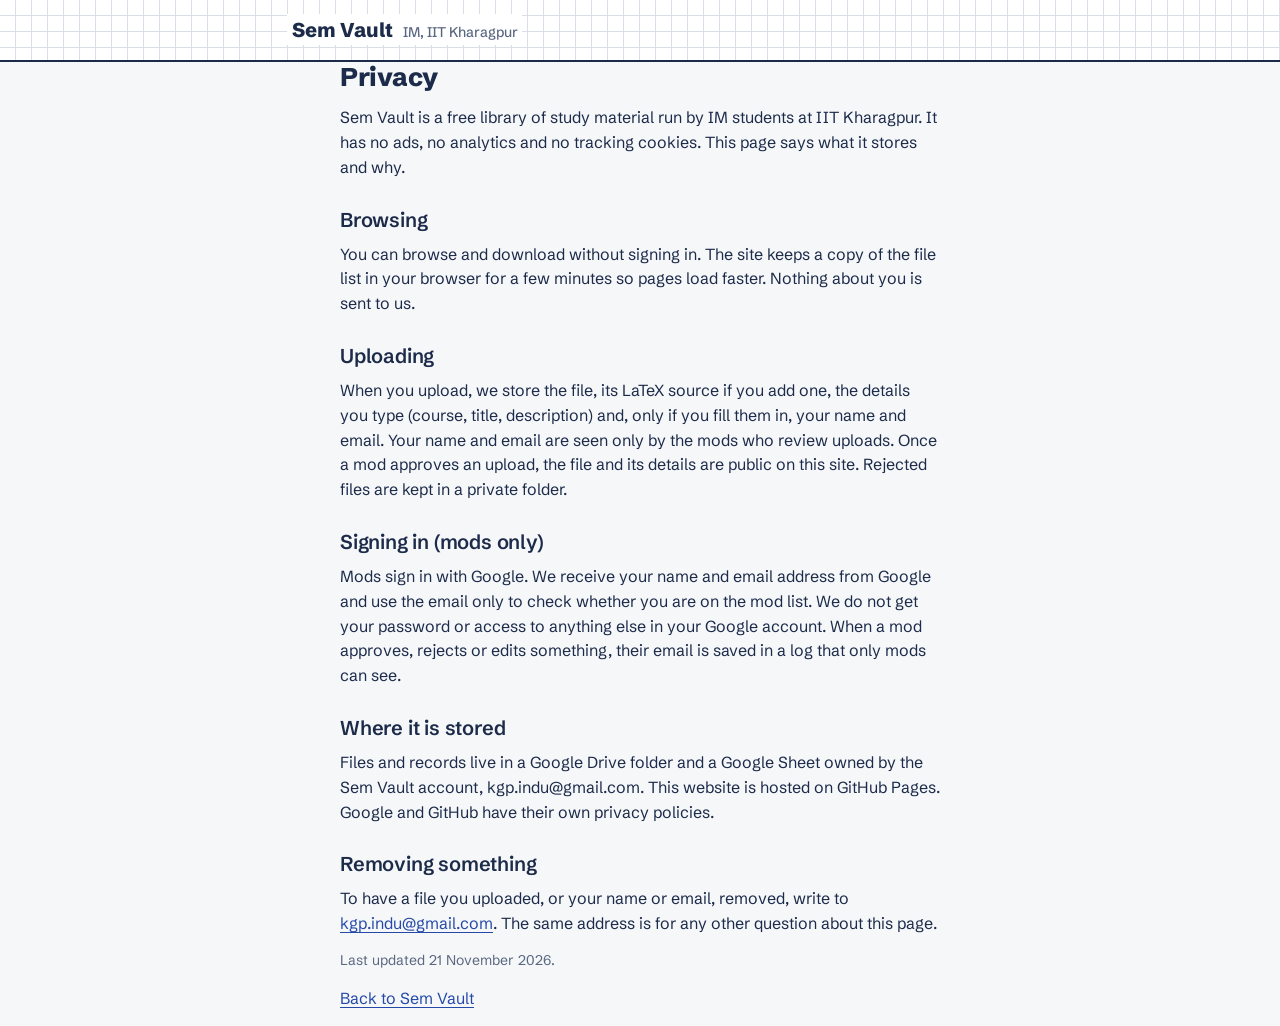
==== site/privacy.html @ f6e21301 "Privacy Policy" ====
<!DOCTYPE html>
<html lang="en">
<head>
  <meta charset="utf-8">
  <meta name="viewport" content="width=device-width, initial-scale=1">
  <title>Privacy | Sem Vault</title>
  <link rel="preconnect" href="https://fonts.googleapis.com">
  <link rel="preconnect" href="https://fonts.gstatic.com" crossorigin>
  <link rel="stylesheet" href="https://fonts.googleapis.com/css2?family=Schibsted+Grotesk:wght@400;500;600;800&display=swap">
  <link rel="stylesheet" href="css/style.css">
</head>
<body>
  <header class="site-header">
    <div class="wrap header-inner">
      <a class="brand" href="./">Sem Vault <span class="brand-sub">IM, IIT Kharagpur</span></a>
    </div>
  </header>
  <main class="wrap prose">
    <h1>Privacy</h1>
    <p>Sem Vault is a free library of study material run by IM students at IIT Kharagpur. It has no ads, no analytics and no tracking cookies. This page says what it stores and why.</p>

    <h2>Browsing</h2>
    <p>You can browse and download without signing in. The site keeps a copy of the file list in your browser for a few minutes so pages load faster. Nothing about you is sent to us.</p>

    <h2>Uploading</h2>
    <p>When you upload, we store the file, its LaTeX source if you add one, the details you type (course, title, description) and, only if you fill them in, your name and email. Your name and email are seen only by the mods who review uploads. Once a mod approves an upload, the file and its details are public on this site. Rejected files are kept in a private folder.</p>

    <h2>Signing in (mods only)</h2>
    <p>Mods sign in with Google. We receive your name and email address from Google and use the email only to check whether you are on the mod list. We do not get your password or access to anything else in your Google account. When a mod approves, rejects or edits something, their email is saved in a log that only mods can see.</p>

    <h2>Where it is stored</h2>
    <p>Files and records live in a Google Drive folder and a Google Sheet owned by the Sem Vault account, kgp.indu@gmail.com. This website is hosted on GitHub Pages. Google and GitHub have their own privacy policies.</p>

    <h2>Removing something</h2>
    <p>To have a file you uploaded, or your name or email, removed, write to <a href="mailto:kgp.indu@gmail.com">kgp.indu@gmail.com</a>. The same address is for any other question about this page.</p>

    <p class="section-note">Last updated 21 November 2026.</p>
    <p><a href="./">Back to Sem Vault</a></p>
  </main>
</body>
</html>
---- site/css/style.css ----
:root {
  --paper: #F6F7F9;
  --white: #FFFFFF;
  --ink: #1C2B4A;
  --ink-soft: #5A6780;
  --rule: #D9DEE7;
  --action: #2449A8;
  --action-dark: #1A3680;
  --marker: #FFE15A;
  --danger: #B3261E;
  --ok: #1E6B3A;

  --font: 'Schibsted Grotesk', system-ui, -apple-system, 'Segoe UI', sans-serif;
  --step--1: 0.875rem;
  --step-0: 1rem;
  --step-1: 1.25rem;
  --step-2: 1.6rem;
  --step-3: 2.2rem;
  --radius: 6px;
  --measure: 46rem;
}

*, *::before, *::after { box-sizing: border-box; }

html { -webkit-text-size-adjust: 100%; }

body {
  margin: 0;
  background: var(--paper);
  color: var(--ink);
  font-family: var(--font);
  font-size: var(--step-0);
  line-height: 1.55;
}

a { color: var(--action); text-underline-offset: 0.18em; }
a:hover { color: var(--action-dark); }

:focus-visible { outline: 3px solid var(--action); outline-offset: 2px; border-radius: 2px; }

h1, h2, h3 { line-height: 1.2; margin: 0 0 0.5em; letter-spacing: -0.01em; }
h1 { font-size: var(--step-2); font-weight: 800; }
h2 { font-size: var(--step-1); font-weight: 600; }

.wrap { max-width: var(--measure); margin: 0 auto; padding: 0 1.25rem; }

.sr-only {
  position: absolute; width: 1px; height: 1px; overflow: hidden;
  clip: rect(0 0 0 0); white-space: nowrap;
}
.skip { position: absolute; left: -999px; top: 0; background: var(--white); padding: 0.5rem 1rem; }
.skip:focus { left: 1rem; z-index: 10; }

/* ---- Header: the only place the graph paper shows ---- */
.site-header {
  background-color: var(--white);
  background-image:
    linear-gradient(var(--rule) 1px, transparent 1px),
    linear-gradient(90deg, var(--rule) 1px, transparent 1px);
  background-size: 16px 16px;
  background-position: -1px -1px;
  border-bottom: 2px solid var(--ink);
}
.header-inner {
  display: flex; flex-wrap: wrap; align-items: center; gap: 0.5rem 1.5rem;
  padding-top: 0.9rem; padding-bottom: 0.9rem;
}
.brand {
  font-weight: 800; font-size: var(--step-1); color: var(--ink); text-decoration: none;
  background: var(--white); padding: 0 0.3rem; margin-left: -0.3rem;
}
.brand-sub { font-weight: 500; font-size: var(--step--1); color: var(--ink-soft); margin-left: 0.35rem; }
.site-nav { display: flex; gap: 1rem; background: var(--white); padding: 0 0.3rem; }
.site-nav a { color: var(--ink); text-decoration: none; font-weight: 500; }
.site-nav a[aria-current] { box-shadow: inset 0 -0.45em 0 var(--marker); }
.header-search { margin-left: auto; }
.header-search input { width: 11rem; }

input, select, textarea, button { font: inherit; color: inherit; }
input[type="search"], input[type="text"], input[type="email"], input[type="number"], select, textarea {
  background: var(--white); border: 1.5px solid var(--rule); border-radius: var(--radius);
  padding: 0.5rem 0.7rem; min-height: 2.6rem;
}
input:focus, select:focus, textarea:focus { border-color: var(--action); outline: none; box-shadow: 0 0 0 3px rgba(36, 73, 168, 0.2); }

/* ---- Buttons ---- */
.btn {
  display: inline-flex; align-items: center; justify-content: center; gap: 0.4rem;
  min-height: 2.6rem; padding: 0.45rem 1rem; border-radius: var(--radius);
  background: var(--action); color: var(--white); border: 1.5px solid var(--action);
  font-weight: 600; text-decoration: none; cursor: pointer; white-space: nowrap;
}
.btn:hover { background: var(--action-dark); border-color: var(--action-dark); color: var(--white); }
.btn-quiet { background: transparent; color: var(--action); }
.btn-quiet:hover { background: rgba(36, 73, 168, 0.08); color: var(--action-dark); }
.btn-danger { background: transparent; color: var(--danger); border-color: var(--danger); }
.btn-danger:hover { background: var(--danger); color: var(--white); border-color: var(--danger); }
.btn-small { min-height: 2.1rem; padding: 0.25rem 0.75rem; font-size: var(--step--1); }
.btn[disabled] { opacity: 0.5; cursor: not-allowed; }

main { padding-top: 2rem; padding-bottom: 3rem; min-height: 60vh; outline: none; }

/* ---- Home ---- */
.intro h1 { font-size: var(--step-3); max-width: 20ch; }
.big-search { display: flex; gap: 0.5rem; margin: 1.5rem 0 0.75rem; }
.big-search input { flex: 1; min-height: 3.1rem; font-size: var(--step-1); }
.big-search .btn { min-height: 3.1rem; }
.intro-links { color: var(--ink-soft); margin: 0 0 2.5rem; }

.sem { display: grid; grid-template-columns: 6.5rem 1fr; gap: 1rem; padding: 1.25rem 0; border-top: 1px solid var(--rule); scroll-margin-top: 1rem; }
.sem-num { font-size: 3.4rem; font-weight: 800; line-height: 0.9; font-variant-numeric: tabular-nums; margin: 0; }
.sem-num span { display: block; font-size: var(--step--1); font-weight: 600; color: var(--ink-soft); letter-spacing: 0; margin-bottom: 0.3rem; }
.course-list { list-style: none; margin: 0; padding: 0; }
.course-row {
  display: grid; grid-template-columns: 1fr auto; gap: 0 1rem; padding: 0.7rem 0.6rem;
  margin: 0 -0.6rem; border-radius: var(--radius); color: var(--ink); text-decoration: none;
}
.course-row:hover { background: var(--white); color: var(--ink); }
.course-name { font-weight: 600; font-size: var(--step-1); line-height: 1.3; }
.course-code { color: var(--ink-soft); font-size: var(--step--1); font-variant-numeric: tabular-nums; grid-row: 2; }
.course-count { color: var(--ink-soft); font-size: var(--step--1); grid-row: 1 / 3; grid-column: 2; align-self: center; }

/* ---- Course page ---- */
.crumbs { font-size: var(--step--1); margin-bottom: 0.5rem; }
.course-title { font-size: var(--step-3); margin-bottom: 0.2rem; }
.course-sub { color: var(--ink-soft); margin: 0 0 2rem; }
.section-note { color: var(--ink-soft); margin: -0.3rem 0 0.75rem; font-size: var(--step--1); }

.start-here { margin-bottom: 2rem; }
.start-here h2 { font-size: var(--step-2); font-weight: 800; }
mark { background: linear-gradient(100deg, transparent 0.15em, var(--marker) 0.2em, var(--marker) calc(100% - 0.2em), transparent calc(100% - 0.1em)); color: inherit; padding: 0 0.25em; margin: 0 -0.25em; }
.start-here .item-title {
  background-image: linear-gradient(var(--marker), var(--marker));
  background-repeat: no-repeat; background-size: 100% 0.5em; background-position: 0 88%;
  -webkit-box-decoration-break: clone; box-decoration-break: clone;
}

.items { list-style: none; margin: 0; padding: 0; }
.item {
  display: grid; grid-template-columns: 1fr auto; gap: 0.25rem 1rem; align-items: start;
  padding: 0.9rem 0; border-bottom: 1px solid var(--rule);
}
.item:first-child { border-top: 1px solid var(--rule); }
.item-title { font-weight: 600; font-size: 1.075rem; color: var(--ink); text-decoration: none; }
.item-title:hover { text-decoration: underline; color: var(--ink); }
.item-meta, .item-desc { margin: 0.1rem 0 0; color: var(--ink-soft); font-size: var(--step--1); }
.item-desc { color: var(--ink); }
.item-actions { display: flex; flex-wrap: wrap; gap: 0.4rem; justify-content: flex-end; }
.item-hint { grid-column: 1 / -1; margin: 0; font-size: 0.8rem; color: var(--ink-soft); text-align: right; }

.group { border-top: 1px solid var(--rule); }
.group:last-of-type { border-bottom: 1px solid var(--rule); }
.group summary {
  display: flex; justify-content: space-between; align-items: center; cursor: pointer;
  padding: 0.9rem 0; font-weight: 600; font-size: var(--step-1); list-style: none;
}
.group summary::-webkit-details-marker { display: none; }
.group summary::before { content: '+'; width: 1.4rem; font-weight: 500; color: var(--ink-soft); }
.group[open] summary::before { content: '−'; }
.group summary span:first-child { flex: 1; }
.group-count { color: var(--ink-soft); font-weight: 500; font-size: var(--step-0); font-variant-numeric: tabular-nums; }
.group .items { padding-bottom: 1rem; }
.group .item:first-child { border-top: none; }
.group .item:last-child { border-bottom: none; }

/* ---- PYQ archive ---- */
.filters { display: grid; grid-template-columns: repeat(4, 1fr); gap: 0.75rem; margin: 1rem 0 1.5rem; }
.filters label { display: flex; flex-direction: column; gap: 0.25rem; font-size: var(--step--1); font-weight: 600; }
.pyq-table { width: 100%; border-collapse: collapse; }
.pyq-table th { text-align: left; font-size: var(--step--1); color: var(--ink-soft); font-weight: 600; padding: 0.4rem 0.5rem; border-bottom: 2px solid var(--ink); }
.pyq-table td { padding: 0.6rem 0.5rem; border-bottom: 1px solid var(--rule); vertical-align: middle; }
.pyq-table td:first-child, .pyq-table th:first-child { padding-left: 0; }
.pyq-dl { text-align: right; padding-right: 0; }

/* ---- States ---- */
.loading, .empty { color: var(--ink-soft); padding: 1rem 0; }
.error { padding: 1rem 0; }
.error p { color: var(--danger); }
.notice { background: var(--white); border-left: 4px solid var(--marker); padding: 0.75rem 1rem; margin: 0 0 1.5rem; }
.success { border-left-color: var(--ok); }
.form-error { color: var(--danger); font-size: var(--step--1); margin: 0.25rem 0 0; }

.site-footer { padding-bottom: 2rem; color: var(--ink-soft); font-size: var(--step--1); border-top: 1px solid var(--rule); padding-top: 1rem; }

/* ---- Small screens ---- */
@media (max-width: 600px) {
  :root { --step-3: 1.8rem; --step-2: 1.4rem; }
  .header-search { margin-left: 0; width: 100%; }
  .header-search input { width: 100%; }
  .site-nav { gap: 0.9rem; }
  .sem { grid-template-columns: 1fr; gap: 0.25rem; }
  .sem-num { font-size: 2.4rem; display: flex; align-items: baseline; gap: 0.4rem; }
  .sem-num span { display: inline; margin: 0; }
  .item { grid-template-columns: 1fr; }
  .item-actions { justify-content: flex-start; }
  .item-hint { text-align: left; }
  .filters { grid-template-columns: 1fr 1fr; }
  .pyq-table thead { display: none; }
  .pyq-table, .pyq-table tbody, .pyq-table tr, .pyq-table td { display: block; width: 100%; }
  .pyq-table tr { padding: 0.75rem 0; border-bottom: 1px solid var(--rule); display: grid; grid-template-columns: 1fr 1fr 1fr; gap: 0.2rem 0.5rem; }
  .pyq-table td { border: none; padding: 0; }
  .pyq-table td[data-label="Paper"] { grid-column: 1 / -1; grid-row: 1; font-weight: 600; }
  .pyq-table td.pyq-dl { grid-column: 1 / -1; text-align: left; margin-top: 0.4rem; }
  .big-search { flex-direction: column; }
}

@media (prefers-reduced-motion: reduce) {
  * { scroll-behavior: auto !important; transition: none !important; }
}

/* The home page has its own big search box. */
body[data-view="home"] .header-search { display: none; }

/* ---- Forms (upload, mod panel) ---- */
.lede { color: var(--ink-soft); max-width: 38rem; margin: 0 0 1.5rem; }
.upload-form { display: grid; gap: 1.25rem; max-width: 36rem; }
.field { display: flex; flex-direction: column; gap: 0.35rem; border: 0; padding: 0; margin: 0; min-width: 0; }
.field > label, .field legend, .field-row label { font-weight: 600; }
.field legend { padding: 0; margin-bottom: 0.35rem; }
.field-row { display: grid; grid-template-columns: repeat(auto-fit, minmax(9rem, 1fr)); gap: 0.75rem; }
.field-row label { display: flex; flex-direction: column; gap: 0.35rem; }
.field-extra { display: flex; flex-direction: column; gap: 0.35rem; margin-top: 0.5rem; }
.field-extra[hidden], .field-row[hidden] { display: none; }
.hint { margin: 0; color: var(--ink-soft); font-size: var(--step--1); }
.optional { font-weight: 400; color: var(--ink-soft); font-size: var(--step--1); }
input[type="file"] { padding: 0.5rem; background: var(--white); border: 1.5px dashed var(--rule); border-radius: var(--radius); }
.chips { display: flex; flex-wrap: wrap; gap: 0.5rem; }
.chip input { position: absolute; opacity: 0; }
.chip span {
  display: inline-block; padding: 0.4rem 0.8rem; border: 1.5px solid var(--rule); border-radius: 999px;
  background: var(--white); cursor: pointer;
}
.chip input:checked + span { border-color: var(--ink); background: var(--marker); font-weight: 600; }
.chip input:focus-visible + span { outline: 3px solid var(--action); outline-offset: 2px; }
.hp { position: absolute; left: -9999px; }
.btn-big { min-height: 3.1rem; font-size: var(--step-1); justify-self: start; padding: 0.5rem 1.5rem; }

/* ---- Mod panel ---- */
.mod-head h1 { margin-bottom: 0.2rem; }
.link-btn { background: none; border: 0; padding: 0; color: var(--action); text-decoration: underline; cursor: pointer; font-size: inherit; }
.tabs { display: flex; gap: 0.25rem; border-bottom: 2px solid var(--ink); margin: 1rem 0 1.5rem; overflow-x: auto; }
.tabs a { padding: 0.55rem 0.9rem; color: var(--ink); text-decoration: none; font-weight: 600; white-space: nowrap; border-radius: var(--radius) var(--radius) 0 0; }
.tabs a[aria-current] { background: var(--ink); color: var(--white); }
.tab-body h2 { margin-top: 1.5rem; }
.q-card { background: var(--white); border: 1px solid var(--rule); border-left: 4px solid var(--marker); border-radius: var(--radius); padding: 1rem 1.25rem; margin-bottom: 1.25rem; }
.q-card h3 { margin: 0 0 0.2rem; font-size: var(--step-1); }
.q-card header p { margin: 0.2rem 0; }
.q-form { display: grid; grid-template-columns: 1fr 1fr; gap: 0.75rem; margin-top: 0.75rem; }
.q-form label { display: flex; flex-direction: column; gap: 0.25rem; font-weight: 600; font-size: var(--step--1); min-width: 0; }
.q-form .span, .q-form .field-row, .q-form .new-course { grid-column: 1 / -1; }
.new-course { display: grid; grid-template-columns: repeat(auto-fit, minmax(7rem, 1fr)); gap: 0.5rem; align-items: end; background: var(--paper); padding: 0.75rem; border-radius: var(--radius); }
.new-course[hidden] { display: none; }
.q-actions { display: flex; flex-wrap: wrap; gap: 0.5rem; align-items: center; }
.q-actions input { flex: 1; min-width: 10rem; }
.pick-list { list-style: none; padding: 0; margin: 0 0 1rem; }
ol.pick-list { counter-reset: pick; }
.pick-list li { display: flex; justify-content: space-between; align-items: center; gap: 1rem; padding: 0.6rem 0; border-bottom: 1px solid var(--rule); }
ol.pick-list li::before { counter-increment: pick; content: counter(pick); font-weight: 800; font-variant-numeric: tabular-nums; width: 1.5rem; flex: none; }
ol.pick-list li > span:first-of-type { flex: 1; }
.pick-actions { display: flex; gap: 0.25rem; flex: none; }
.inline-form { display: flex; flex-wrap: wrap; gap: 0.5rem; align-items: end; margin: 0.5rem 0 1rem; }
.inline-form label { display: flex; flex-direction: column; gap: 0.25rem; font-weight: 600; }
.inline-form input { min-width: 14rem; }
.inline-label { display: inline-flex; gap: 0.5rem; align-items: center; font-weight: 600; }
.lib-item { display: flex; justify-content: space-between; gap: 1rem; padding: 0.75rem 0; border-bottom: 1px solid var(--rule); }
.lib-item > form { flex: 1; }
.log-table { width: 100%; border-collapse: collapse; font-size: var(--step--1); }
.log-table th { text-align: left; color: var(--ink-soft); border-bottom: 2px solid var(--ink); padding: 0.4rem 0.5rem 0.4rem 0; }
.log-table td { border-bottom: 1px solid var(--rule); padding: 0.45rem 0.5rem 0.45rem 0; vertical-align: top; }
@media (max-width: 600px) {
  .q-form { grid-template-columns: 1fr; }
  .lib-item { flex-direction: column; gap: 0.4rem; }
  .pick-list li { flex-wrap: wrap; }
  .inline-form input { min-width: 0; flex: 1; }
}

/* Shown only while the site has no backend (sample data). */
.preview-banner { background: var(--marker); border-bottom: 1px solid var(--ink); }
.preview-banner p { margin: 0; padding: 0.5rem 1.25rem; font-size: var(--step--1); font-weight: 500; }
.preview-banner[hidden] { display: none; }

/* Plain text pages (privacy). */
.prose { max-width: 40rem; }
.prose h2 { margin-top: 1.75rem; }
.prose p { margin: 0 0 0.9rem; }
.site-footer a + a { margin-left: 0.75rem; }
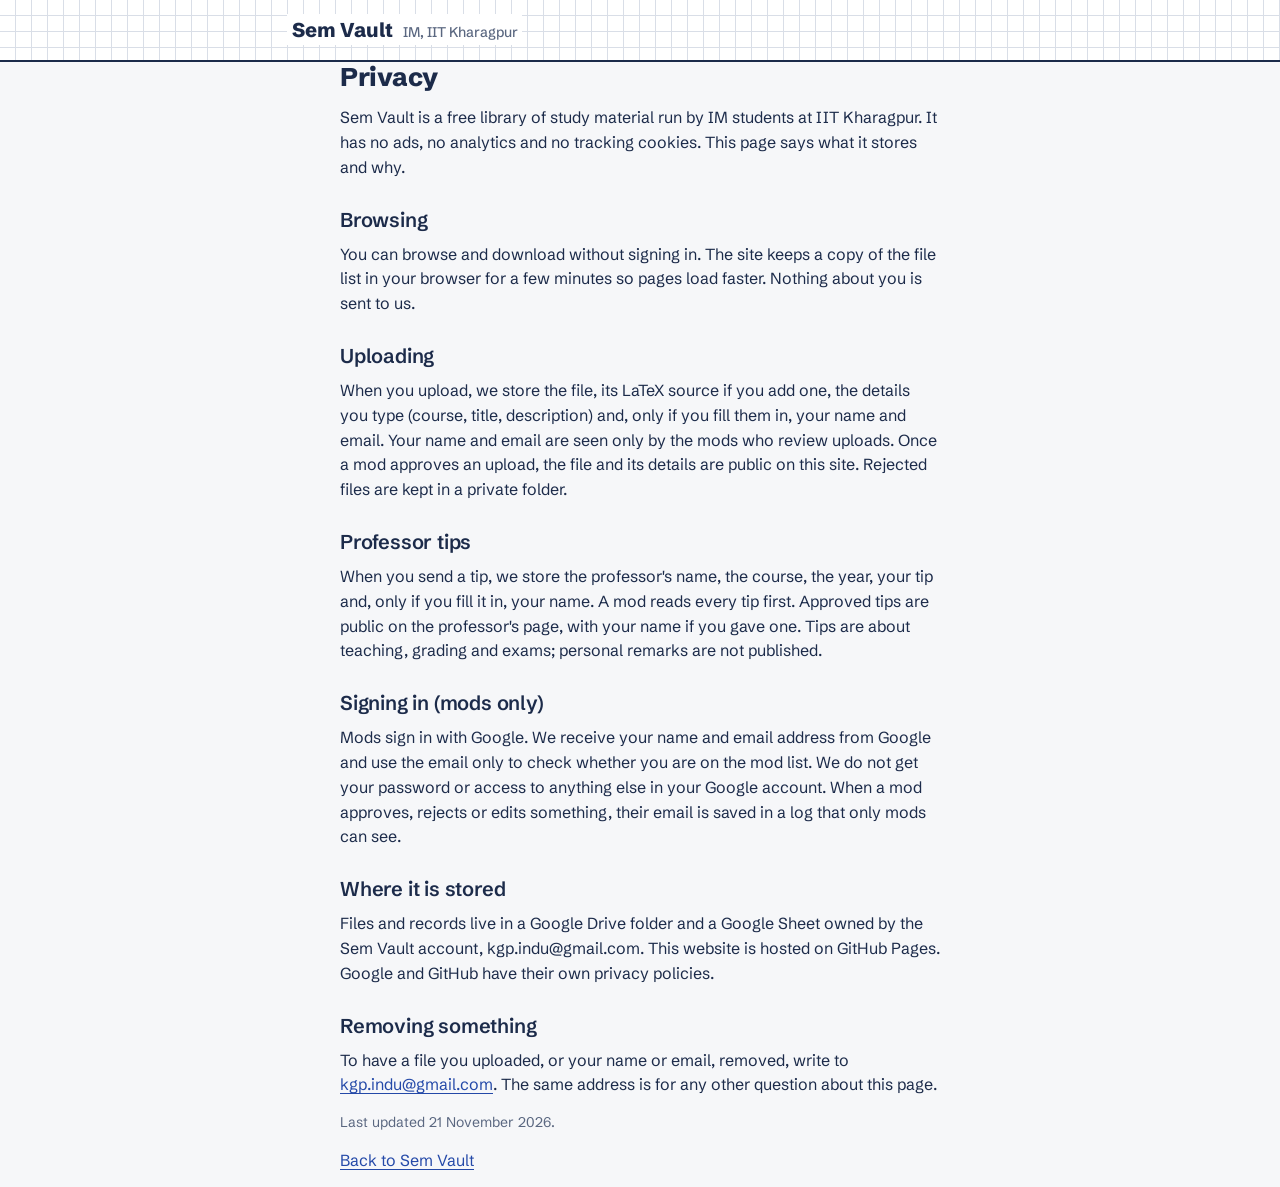
==== commit 70d27311: "v2: flow changes, async, event queue, workers" ====
--- a/site/privacy.html
+++ b/site/privacy.html
@@ -25,6 +25,9 @@
     <h2>Uploading</h2>
     <p>When you upload, we store the file, its LaTeX source if you add one, the details you type (course, title, description) and, only if you fill them in, your name and email. Your name and email are seen only by the mods who review uploads. Once a mod approves an upload, the file and its details are public on this site. Rejected files are kept in a private folder.</p>
 
+    <h2>Professor tips</h2>
+    <p>When you send a tip, we store the professor's name, the course, the year, your tip and, only if you fill it in, your name. A mod reads every tip first. Approved tips are public on the professor's page, with your name if you gave one. Tips are about teaching, grading and exams; personal remarks are not published.</p>
+
     <h2>Signing in (mods only)</h2>
     <p>Mods sign in with Google. We receive your name and email address from Google and use the email only to check whether you are on the mod list. We do not get your password or access to anything else in your Google account. When a mod approves, rejects or edits something, their email is saved in a log that only mods can see.</p>
 
--- a/site/css/style.css
+++ b/site/css/style.css
@@ -284,3 +284,28 @@
 .prose h2 { margin-top: 1.75rem; }
 .prose p { margin: 0 0 0.9rem; }
 .site-footer a + a { margin-left: 0.75rem; }
+
+/* ---- Revision 2: sections, professors, tips ---- */
+.sections { margin-top: 1.5rem; }
+.group[data-empty] summary span:first-child { color: var(--ink-soft); font-weight: 500; }
+.group[data-empty] .empty { padding-top: 0; }
+.course-profs { margin: -1rem 0 1.5rem; color: var(--ink-soft); }
+h2 .group-count { font-size: var(--step-0); margin-left: 0.35rem; }
+
+.prof-filter { width: 100%; max-width: 24rem; margin: 0.5rem 0 1rem; }
+.prof-list { list-style: none; margin: 0; padding: 0; border-top: 1px solid var(--rule); }
+.prof-list li { border-bottom: 1px solid var(--rule); }
+.prof-list li[hidden] { display: none; }
+.prof-row { display: grid; grid-template-columns: 1fr auto; gap: 0 1rem; padding: 0.75rem 0.6rem; margin: 0 -0.6rem; color: var(--ink); text-decoration: none; border-radius: var(--radius); }
+.prof-row:hover { background: var(--white); color: var(--ink); }
+.prof-name { font-weight: 600; font-size: var(--step-1); }
+.prof-courses { color: var(--ink-soft); font-size: var(--step--1); grid-row: 2; }
+.prof-row .course-count { grid-row: 1 / 3; grid-column: 2; align-self: center; }
+.prof-taught { margin: 0 0 1.5rem; padding-left: 1.1rem; }
+.prof-taught li { margin: 0.25rem 0; }
+
+.tips { list-style: none; margin: 0; padding: 0; }
+.tip { border-left: 4px solid var(--marker); background: var(--white); padding: 0.8rem 1rem; margin: 0 0 0.75rem; border-radius: 0 var(--radius) var(--radius) 0; }
+.tip-text { margin: 0; white-space: pre-line; }
+.tip .item-meta { margin-top: 0.4rem; }
+.q-form textarea { width: 100%; font: inherit; }
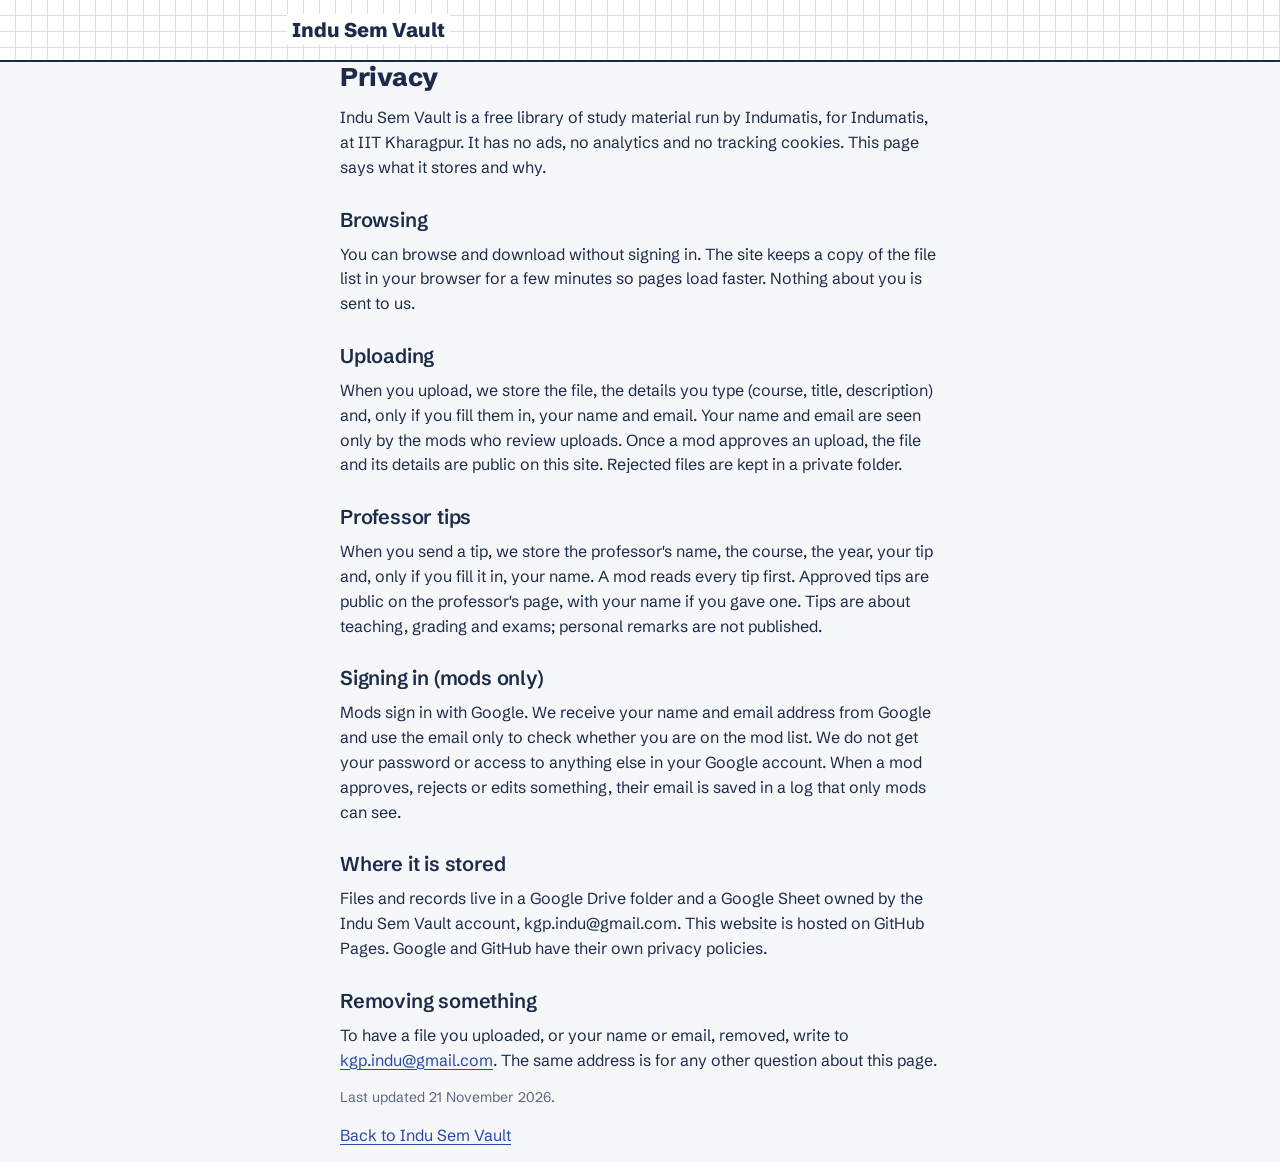
==== commit c7478b49: "batch,courses,zip download" ====
--- a/site/privacy.html
+++ b/site/privacy.html
@@ -3,7 +3,7 @@
 <head>
   <meta charset="utf-8">
   <meta name="viewport" content="width=device-width, initial-scale=1">
-  <title>Privacy | Sem Vault</title>
+  <title>Privacy | Indu Sem Vault</title>
   <link rel="preconnect" href="https://fonts.googleapis.com">
   <link rel="preconnect" href="https://fonts.gstatic.com" crossorigin>
   <link rel="stylesheet" href="https://fonts.googleapis.com/css2?family=Schibsted+Grotesk:wght@400;500;600;800&display=swap">
@@ -12,18 +12,18 @@
 <body>
   <header class="site-header">
     <div class="wrap header-inner">
-      <a class="brand" href="./">Sem Vault <span class="brand-sub">IM, IIT Kharagpur</span></a>
+      <a class="brand" href="./">Indu Sem Vault</a>
     </div>
   </header>
   <main class="wrap prose">
     <h1>Privacy</h1>
-    <p>Sem Vault is a free library of study material run by IM students at IIT Kharagpur. It has no ads, no analytics and no tracking cookies. This page says what it stores and why.</p>
+    <p>Indu Sem Vault is a free library of study material run by Indumatis, for Indumatis, at IIT Kharagpur. It has no ads, no analytics and no tracking cookies. This page says what it stores and why.</p>
 
     <h2>Browsing</h2>
     <p>You can browse and download without signing in. The site keeps a copy of the file list in your browser for a few minutes so pages load faster. Nothing about you is sent to us.</p>
 
     <h2>Uploading</h2>
-    <p>When you upload, we store the file, its LaTeX source if you add one, the details you type (course, title, description) and, only if you fill them in, your name and email. Your name and email are seen only by the mods who review uploads. Once a mod approves an upload, the file and its details are public on this site. Rejected files are kept in a private folder.</p>
+    <p>When you upload, we store the file, the details you type (course, title, description) and, only if you fill them in, your name and email. Your name and email are seen only by the mods who review uploads. Once a mod approves an upload, the file and its details are public on this site. Rejected files are kept in a private folder.</p>
 
     <h2>Professor tips</h2>
     <p>When you send a tip, we store the professor's name, the course, the year, your tip and, only if you fill it in, your name. A mod reads every tip first. Approved tips are public on the professor's page, with your name if you gave one. Tips are about teaching, grading and exams; personal remarks are not published.</p>
@@ -32,13 +32,13 @@
     <p>Mods sign in with Google. We receive your name and email address from Google and use the email only to check whether you are on the mod list. We do not get your password or access to anything else in your Google account. When a mod approves, rejects or edits something, their email is saved in a log that only mods can see.</p>
 
     <h2>Where it is stored</h2>
-    <p>Files and records live in a Google Drive folder and a Google Sheet owned by the Sem Vault account, kgp.indu@gmail.com. This website is hosted on GitHub Pages. Google and GitHub have their own privacy policies.</p>
+    <p>Files and records live in a Google Drive folder and a Google Sheet owned by the Indu Sem Vault account, kgp.indu@gmail.com. This website is hosted on GitHub Pages. Google and GitHub have their own privacy policies.</p>
 
     <h2>Removing something</h2>
     <p>To have a file you uploaded, or your name or email, removed, write to <a href="mailto:kgp.indu@gmail.com">kgp.indu@gmail.com</a>. The same address is for any other question about this page.</p>
 
     <p class="section-note">Last updated 21 November 2026.</p>
-    <p><a href="./">Back to Sem Vault</a></p>
+    <p><a href="./">Back to Indu Sem Vault</a></p>
   </main>
 </body>
 </html>
--- a/site/css/style.css
+++ b/site/css/style.css
@@ -309,3 +309,55 @@
 .tip-text { margin: 0; white-space: pre-line; }
 .tip .item-meta { margin-top: 0.4rem; }
 .q-form textarea { width: 100%; font: inherit; }
+
+/* ---- Courses tab ---- */
+.add-course { margin: 0.5rem 0 1rem; }
+.add-course > summary { list-style: none; display: inline-flex; }
+.add-course > summary::-webkit-details-marker { display: none; }
+.add-course[open] > summary { margin-bottom: 0.5rem; }
+.pick-list li > .course-edit { flex: 1; }
+
+/* ---- Batch upload ---- */
+.up-rows { list-style: none; margin: 0; padding: 0; display: grid; gap: 0.75rem; }
+.up-row { background: var(--white); border: 1px solid var(--rule); border-left: 4px solid var(--rule); border-radius: var(--radius); padding: 0.75rem 1rem; }
+.up-row.is-sending { border-left-color: var(--action); }
+.up-row.is-done { border-left-color: var(--ok); }
+.up-row.is-error { border-left-color: var(--danger); }
+.up-row-head { display: flex; justify-content: space-between; gap: 1rem; align-items: baseline; }
+.up-file { font-weight: 600; overflow-wrap: anywhere; }
+.up-row-grid { display: grid; grid-template-columns: repeat(auto-fit, minmax(8rem, 1fr)); gap: 0.6rem; margin-top: 0.6rem; }
+.up-row-grid label { display: flex; flex-direction: column; gap: 0.25rem; font-weight: 600; font-size: var(--step--1); min-width: 0; }
+.up-row-grid .span { grid-column: 1 / -1; }
+.up-source { font-size: var(--step--1); }
+.up-status { margin: 0.5rem 0 0; font-size: var(--step--1); color: var(--ink-soft); }
+.up-row.is-error .up-status { color: var(--danger); }
+.up-row.is-done .up-status { color: var(--ok); }
+
+/* ---- Pick files and download as zip ---- */
+.item { grid-template-columns: auto 1fr auto; }
+.pick { display: flex; align-items: center; padding-top: 0.15rem; cursor: pointer; }
+.pick input { width: 1.15rem; height: 1.15rem; accent-color: var(--action); cursor: pointer; }
+.pick-all { margin: 0 0 0.25rem; font-size: var(--step--1); }
+.pyq-pick { width: 2rem; }
+.pick-bar { position: sticky; bottom: 0; z-index: 5; background: var(--ink); color: var(--white); box-shadow: 0 -2px 10px rgba(28, 43, 74, 0.25); }
+.pick-bar[hidden] { display: none; }
+.pick-bar-inner { display: flex; flex-wrap: wrap; align-items: center; gap: 0.5rem 1rem; padding-top: 0.7rem; padding-bottom: 0.7rem; }
+.pick-count { font-weight: 600; }
+.pick-bar .btn-quiet { color: var(--white); border-color: rgba(255, 255, 255, 0.6); }
+.pick-bar .btn-quiet:hover { background: rgba(255, 255, 255, 0.12); color: var(--white); }
+.pick-bar .btn { background: var(--marker); color: var(--ink); border-color: var(--marker); }
+.pick-bar .btn:hover { background: #ffd21f; border-color: #ffd21f; color: var(--ink); }
+.pick-bar .btn-quiet, .pick-bar .btn-quiet:hover { background: transparent; color: var(--white); border-color: rgba(255, 255, 255, 0.6); }
+.pick-bar .btn-quiet:hover { background: rgba(255, 255, 255, 0.12); }
+.pick-actions { display: flex; gap: 0.5rem; margin-left: auto; }
+.pick-msg { flex-basis: 100%; margin: 0; font-size: var(--step--1); }
+.pick-msg:empty { display: none; }
+@media (max-width: 600px) {
+  .item { grid-template-columns: auto 1fr; }
+  .item .item-actions { grid-column: 2; }
+  .pyq-table tr { grid-template-columns: auto 1fr 1fr 1fr; }
+  .pyq-table td.pyq-pick { grid-row: 1 / 4; width: auto; }
+  .pyq-table td[data-label="Paper"] { grid-column: 2 / -1; }
+  .pyq-table td.pyq-dl { grid-column: 2 / -1; }
+  .pick-actions { margin-left: 0; }
+}
